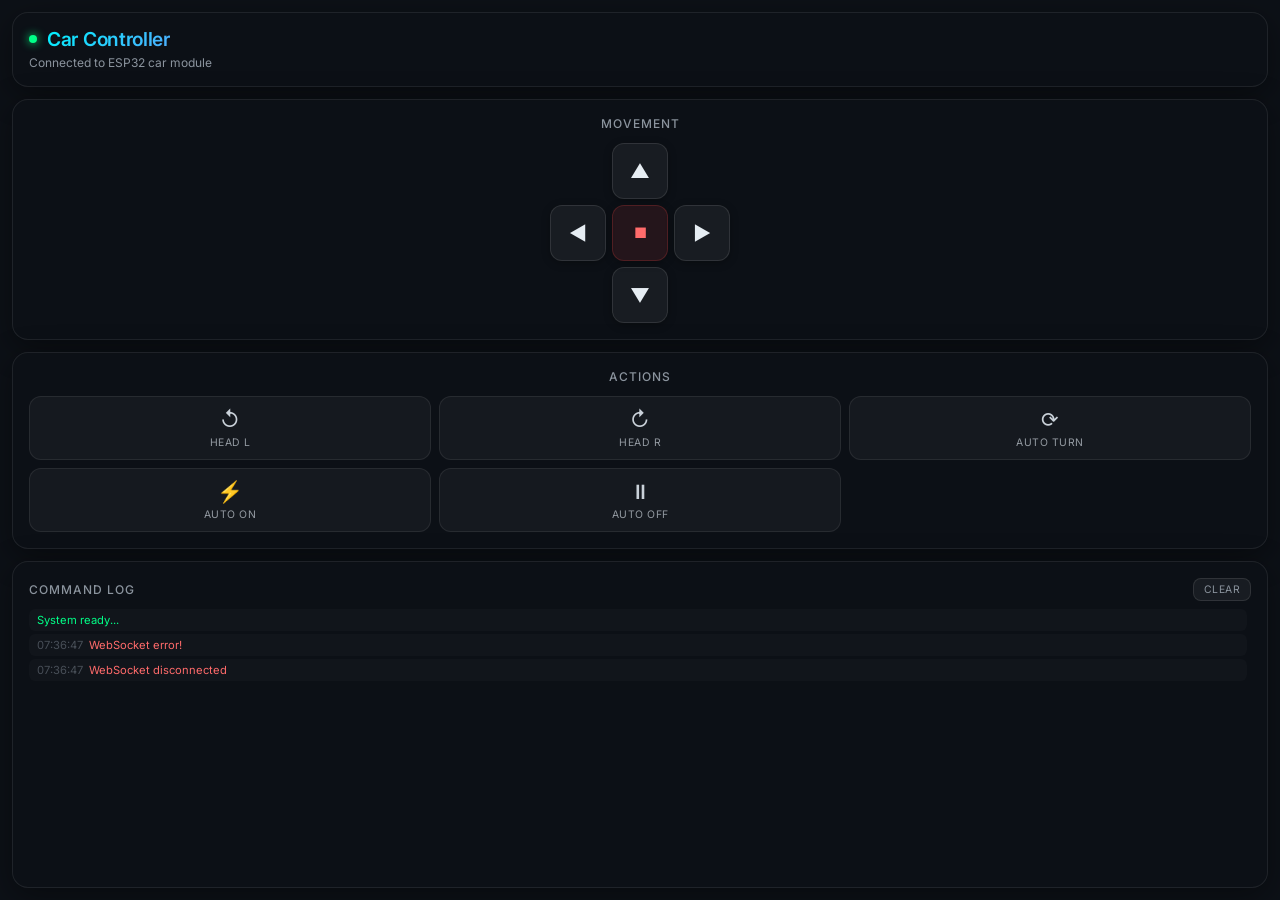
==== index.html @ ee3aa2fb "update" ====
<!DOCTYPE html>
<html lang="en">
<head>
    <meta charset="UTF-8">
    <meta name="viewport" content="width=device-width, initial-scale=1.0, user-scalable=no">
    <title>ESP32 Car Controller</title>
    <link href="https://fonts.googleapis.com/css2?family=Inter:wght@400;500;600&display=swap" rel="stylesheet">
    <link rel="stylesheet" href="style.css">
</head>
<body>
    <div class="overlay">
        <!-- Info + Controls Column -->
        <div class="main-controls">
            <div class="glass-panel info-panel">
                <div class="header">
                    <div class="status-indicator"></div>
                    <h1>Car Controller</h1>
                </div>
                <p>Connected to ESP32 car module</p>
            </div>

            <div class="glass-panel controls-panel">
                <h2 class="controls-title">Movement</h2>
                <div class="dpad">
                    <div class="dpad-row">
                        <button id="btn-up" class="dpad-btn" data-cmd="F">▲</button>
                    </div>
                    <div class="dpad-row">
                        <button id="btn-left" class="dpad-btn" data-cmd="L">◄</button>
                        <button id="btn-stop" class="dpad-btn btn-stop" data-cmd="S">■</button>
                        <button id="btn-right" class="dpad-btn" data-cmd="R">►</button>
                    </div>
                    <div class="dpad-row">
                        <button id="btn-down" class="dpad-btn" data-cmd="B">▼</button>
                    </div>
                </div>
            </div>

            <div class="glass-panel actions-panel">
                <h2 class="controls-title">Actions</h2>
                <div class="action-grid">
                    <button id="btn-head-left" class="action-btn" data-cmd="C">
                        <span class="action-icon">↺</span>
                        <span class="action-label">Head L</span>
                    </button>
                    <button id="btn-head-right" class="action-btn" data-cmd="D">
                        <span class="action-icon">↻</span>
                        <span class="action-label">Head R</span>
                    </button>
                    <button id="btn-auto-turn" class="action-btn" data-cmd="1">
                        <span class="action-icon">⟳</span>
                        <span class="action-label">Auto Turn</span>
                    </button>
                    <button id="btn-auto-on" class="action-btn btn-auto-on" data-cmd="V">
                        <span class="action-icon">⚡</span>
                        <span class="action-label">Auto ON</span>
                    </button>
                    <button id="btn-auto-off" class="action-btn btn-auto-off" data-cmd="v">
                        <span class="action-icon">⏸</span>
                        <span class="action-label">Auto OFF</span>
                    </button>
                </div>
            </div>
        </div>

        <!-- Log Panel -->
        <div class="glass-panel log-panel">
            <div class="log-header">
                <h2 class="controls-title">Command Log</h2>
                <button id="btn-clear-log" class="clear-log-btn">Clear</button>
            </div>
            <div id="log-container" class="log-container">
                <div class="log-entry log-info">System ready...</div>
            </div>
        </div>
    </div>

    <script src="script.js"></script>
</body>
</html>
---- style.css ----
* {
    margin: 0;
    padding: 0;
    box-sizing: border-box;
    font-family: 'Inter', -apple-system, BlinkMacSystemFont, "Segoe UI", Roboto, Helvetica, Arial, sans-serif;
}

body {
    height: 100vh;
    width: 100vw;
    overflow: hidden;
    position: relative;
    background-color: #0d1117;
    display: flex;
    align-items: center;
    justify-content: center;
}

/* ===== Overlay Layout ===== */
.overlay {
    position: absolute;
    inset: 0;
    z-index: 1000;
    display: flex;
    flex-direction: column;
    padding: 12px;
    gap: 12px;
    overflow-y: auto;
    -webkit-overflow-scrolling: touch;
}

/* ===== Glass Panel Base ===== */
.glass-panel {
    background: rgba(13, 17, 23, 0.85);
    backdrop-filter: blur(16px);
    -webkit-backdrop-filter: blur(16px);
    border: 1px solid rgba(255, 255, 255, 0.08);
    border-radius: 16px;
    padding: 16px;
    color: #e6edf3;
    box-shadow: 0 8px 32px rgba(0, 0, 0, 0.4);
    flex-shrink: 0;
}

/* ===== Info Panel ===== */
.info-panel {
    padding: 14px 16px;
}

.header {
    display: flex;
    align-items: center;
    gap: 10px;
    margin-bottom: 4px;
}

.status-indicator {
    width: 8px;
    height: 8px;
    background-color: #00ff88;
    border-radius: 50%;
    box-shadow: 0 0 10px #00ff88;
    animation: pulse-status 2s infinite ease-in-out;
}

@keyframes pulse-status {
    0%, 100% { opacity: 1; box-shadow: 0 0 10px #00ff88; }
    50% { opacity: 0.6; box-shadow: 0 0 4px #00ff88; }
}

.glass-panel h1 {
    font-size: 1.2rem;
    font-weight: 600;
    background: linear-gradient(135deg, #00f2fe, #4facfe);
    -webkit-background-clip: text;
    -webkit-text-fill-color: transparent;
    letter-spacing: -0.3px;
}

.glass-panel p {
    font-size: 0.75rem;
    color: #8b949e;
    line-height: 1.4;
}

/* ===== Section Titles ===== */
.controls-title {
    font-size: 0.75rem;
    color: #8b949e;
    margin-bottom: 12px;
    text-align: center;
    text-transform: uppercase;
    letter-spacing: 1px;
    font-weight: 500;
}

/* ===== D-Pad ===== */
.dpad {
    display: flex;
    flex-direction: column;
    align-items: center;
    gap: 6px;
}

.dpad-row {
    display: flex;
    justify-content: center;
    gap: 6px;
}

.dpad-btn {
    width: 56px;
    height: 56px;
    background: rgba(255, 255, 255, 0.05);
    border: 1px solid rgba(255, 255, 255, 0.1);
    color: #e6edf3;
    font-size: 1.2rem;
    font-weight: bold;
    border-radius: 12px;
    cursor: pointer;
    transition: all 0.15s ease;
    box-shadow: 0 2px 8px rgba(0, 0, 0, 0.3);
    display: flex;
    justify-content: center;
    align-items: center;
    user-select: none;
    -webkit-user-select: none;
    touch-action: none;
}

.dpad-btn:active, .dpad-btn.active {
    background: rgba(79, 172, 254, 0.35);
    border-color: #4facfe;
    box-shadow: 0 0 12px rgba(79, 172, 254, 0.4);
    transform: scale(0.95);
}

.btn-stop {
    background: rgba(255, 70, 70, 0.1);
    border-color: rgba(255, 70, 70, 0.2);
    color: #ff6b6b;
    font-size: 0.9rem;
}

.btn-stop:active, .btn-stop.active {
    background: rgba(255, 70, 70, 0.35);
    border-color: #ff6b6b;
    box-shadow: 0 0 12px rgba(255, 70, 70, 0.4);
}

/* ===== Action Buttons Grid ===== */
.action-grid {
    display: grid;
    grid-template-columns: repeat(3, 1fr);
    gap: 8px;
}

.action-btn {
    display: flex;
    flex-direction: column;
    align-items: center;
    justify-content: center;
    gap: 4px;
    padding: 10px 6px;
    background: rgba(255, 255, 255, 0.04);
    border: 1px solid rgba(255, 255, 255, 0.08);
    border-radius: 12px;
    color: #c9d1d9;
    cursor: pointer;
    transition: all 0.15s ease;
    user-select: none;
    -webkit-user-select: none;
    touch-action: manipulation;
}

.action-icon {
    font-size: 1.3rem;
}

.action-label {
    font-size: 0.65rem;
    text-transform: uppercase;
    letter-spacing: 0.5px;
    opacity: 0.7;
}

.action-btn:active {
    background: rgba(79, 172, 254, 0.25);
    border-color: #4facfe;
    transform: scale(0.95);
}

.btn-auto-on:active {
    background: rgba(0, 255, 136, 0.25);
    border-color: #00ff88;
}

.btn-auto-off:active {
    background: rgba(255, 70, 70, 0.25);
    border-color: #ff6b6b;
}

/* ===== Log Panel ===== */
.log-panel {
    flex: 1;
    min-height: 100px;
    display: flex;
    flex-direction: column;
    overflow: hidden;
}

.log-header {
    display: flex;
    justify-content: space-between;
    align-items: center;
    margin-bottom: 8px;
}

.log-header .controls-title {
    margin-bottom: 0;
    text-align: left;
}

.clear-log-btn {
    background: rgba(255, 255, 255, 0.05);
    border: 1px solid rgba(255, 255, 255, 0.1);
    color: #8b949e;
    font-size: 0.65rem;
    padding: 4px 10px;
    border-radius: 8px;
    cursor: pointer;
    text-transform: uppercase;
    letter-spacing: 0.5px;
    transition: all 0.15s ease;
}

.clear-log-btn:active {
    background: rgba(255, 70, 70, 0.2);
    border-color: rgba(255, 70, 70, 0.3);
    color: #ff6b6b;
}

.log-container {
    flex: 1;
    overflow-y: auto;
    display: flex;
    flex-direction: column;
    gap: 3px;
    font-family: 'SF Mono', 'Fira Code', 'Cascadia Code', monospace;
    font-size: 0.7rem;
    padding-right: 4px;
}

.log-container::-webkit-scrollbar {
    width: 4px;
}

.log-container::-webkit-scrollbar-track {
    background: transparent;
}

.log-container::-webkit-scrollbar-thumb {
    background: rgba(255, 255, 255, 0.1);
    border-radius: 2px;
}

.log-entry {
    padding: 4px 8px;
    border-radius: 6px;
    background: rgba(255, 255, 255, 0.02);
    color: #8b949e;
    white-space: nowrap;
    overflow: hidden;
    text-overflow: ellipsis;
    animation: fadeIn 0.2s ease;
}

.log-entry .log-time {
    color: #484f58;
    margin-right: 6px;
}

.log-entry .log-cmd {
    color: #4facfe;
    font-weight: 600;
}

.log-info {
    color: #00ff88;
}

.log-error {
    color: #ff6b6b;
}

@keyframes fadeIn {
    from { opacity: 0; transform: translateY(-4px); }
    to   { opacity: 1; transform: translateY(0); }
}

/* =======================================
   PORTRAIT (default, phones upright)
   ======================================= */
.main-controls {
    display: flex;
    flex-direction: column;
    gap: 12px;
    flex-shrink: 0;
}

/* =======================================
   LANDSCAPE (phone rotated)
   ======================================= */
@media (orientation: landscape) and (max-height: 500px) {
    .overlay {
        flex-direction: row;
        padding: 8px;
        gap: 8px;
        overflow: hidden;
    }

    .main-controls {
        flex-direction: column;
        gap: 8px;
        width: 55%;
        max-width: 320px;
        overflow-y: auto;
        flex-shrink: 0;
    }

    .info-panel {
        padding: 10px 14px;
    }

    .glass-panel h1 {
        font-size: 1rem;
    }

    .glass-panel p {
        display: none;
    }

    .controls-panel, .actions-panel {
        padding: 10px 14px;
    }

    .controls-title {
        margin-bottom: 8px;
        font-size: 0.65rem;
    }

    .dpad-btn {
        width: 46px;
        height: 46px;
        font-size: 1rem;
        border-radius: 10px;
    }

    .dpad {
        gap: 4px;
    }

    .dpad-row {
        gap: 4px;
    }

    .action-grid {
        grid-template-columns: repeat(5, 1fr);
        gap: 6px;
    }

    .action-btn {
        padding: 8px 4px;
    }

    .action-icon {
        font-size: 1.1rem;
    }

    .action-label {
        font-size: 0.55rem;
    }

    .log-panel {
        flex: 1;
        min-height: unset;
        max-height: 100%;
    }
}

/* =======================================
   SMALL PORTRAIT SCREENS
   ======================================= */
@media (max-width: 380px) {
    .overlay {
        padding: 8px;
        gap: 8px;
    }

    .glass-panel {
        padding: 12px;
        border-radius: 14px;
    }

    .dpad-btn {
        width: 50px;
        height: 50px;
    }

    .action-grid {
        grid-template-columns: repeat(3, 1fr);
        gap: 6px;
    }
}
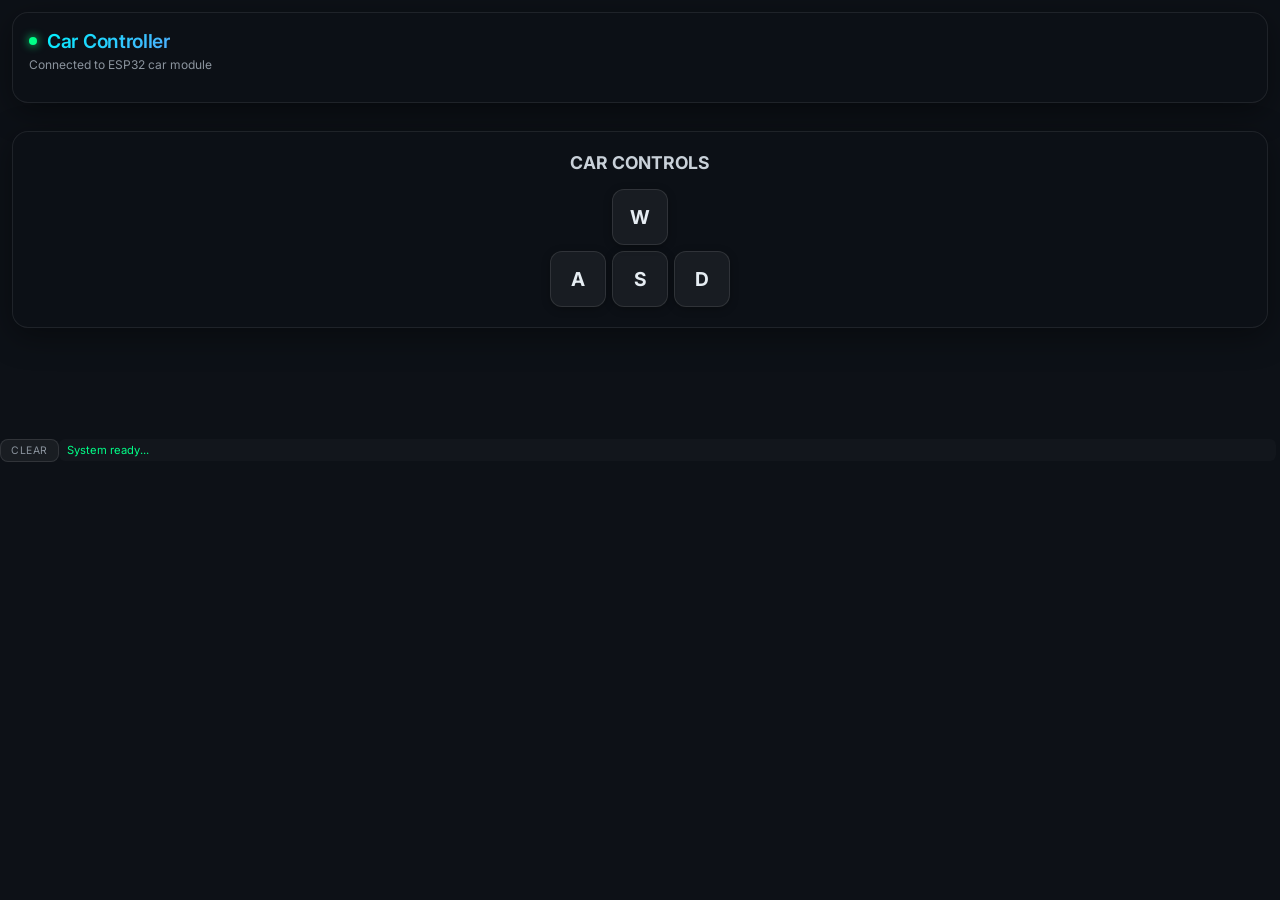
==== commit 8a930a12: "update" ====
--- a/index.html
+++ b/index.html
@@ -1,80 +1,55 @@
 <!DOCTYPE html>
 <html lang="en">
+
 <head>
     <meta charset="UTF-8">
-    <meta name="viewport" content="width=device-width, initial-scale=1.0, user-scalable=no">
+    <meta name="viewport" content="width=device-width, initial-scale=1.0">
     <title>ESP32 Car Controller</title>
+    <!-- Modern Fonts -->
     <link href="https://fonts.googleapis.com/css2?family=Inter:wght@400;500;600&display=swap" rel="stylesheet">
     <link rel="stylesheet" href="style.css">
 </head>
+
 <body>
     <div class="overlay">
-        <!-- Info + Controls Column -->
-        <div class="main-controls">
-            <div class="glass-panel info-panel">
-                <div class="header">
-                    <div class="status-indicator"></div>
-                    <h1>Car Controller</h1>
-                </div>
-                <p>Connected to ESP32 car module</p>
+        <div class="glass-panel">
+            <div class="header">
+                <div class="status-indicator"></div>
+                <h1>Car Controller</h1>
             </div>
-
-            <div class="glass-panel controls-panel">
-                <h2 class="controls-title">Movement</h2>
-                <div class="dpad">
-                    <div class="dpad-row">
-                        <button id="btn-up" class="dpad-btn" data-cmd="F">▲</button>
-                    </div>
-                    <div class="dpad-row">
-                        <button id="btn-left" class="dpad-btn" data-cmd="L">◄</button>
-                        <button id="btn-stop" class="dpad-btn btn-stop" data-cmd="S">■</button>
-                        <button id="btn-right" class="dpad-btn" data-cmd="R">►</button>
-                    </div>
-                    <div class="dpad-row">
-                        <button id="btn-down" class="dpad-btn" data-cmd="B">▼</button>
-                    </div>
-                </div>
-            </div>
-
-            <div class="glass-panel actions-panel">
-                <h2 class="controls-title">Actions</h2>
-                <div class="action-grid">
-                    <button id="btn-head-left" class="action-btn" data-cmd="C">
-                        <span class="action-icon">↺</span>
-                        <span class="action-label">Head L</span>
-                    </button>
-                    <button id="btn-head-right" class="action-btn" data-cmd="D">
-                        <span class="action-icon">↻</span>
-                        <span class="action-label">Head R</span>
-                    </button>
-                    <button id="btn-auto-turn" class="action-btn" data-cmd="1">
-                        <span class="action-icon">⟳</span>
-                        <span class="action-label">Auto Turn</span>
-                    </button>
-                    <button id="btn-auto-on" class="action-btn btn-auto-on" data-cmd="V">
-                        <span class="action-icon">⚡</span>
-                        <span class="action-label">Auto ON</span>
-                    </button>
-                    <button id="btn-auto-off" class="action-btn btn-auto-off" data-cmd="v">
-                        <span class="action-icon">⏸</span>
-                        <span class="action-label">Auto OFF</span>
-                    </button>
-                </div>
-            </div>
+            <p>Connected to ESP32 car module</p>
         </div>
 
-        <!-- Log Panel -->
-        <div class="glass-panel log-panel">
-            <div class="log-header">
-                <h2 class="controls-title">Command Log</h2>
-                <button id="btn-clear-log" class="clear-log-btn">Clear</button>
-            </div>
-            <div id="log-container" class="log-container">
-                <div class="log-entry log-info">System ready...</div>
+        <div class="glass-panel" style="margin-top: 16px; padding: 20px;">
+            <h2
+                style="font-size: 1.1rem; color: #c9d1d9; margin-bottom: 16px; text-align: center; text-transform: uppercase;">
+                Car Controls</h2>
+            <div class="dpad">
+                <div class="dpad-row">
+                    <button id="btn-up" class="dpad-btn">W</button>
+                </div>
+                <div class="dpad-row">
+                    <button id="btn-left" class="dpad-btn">A</button>
+                    <button id="btn-down" class="dpad-btn">S</button>
+                    <button id="btn-right" class="dpad-btn">D</button>
+                </div>
             </div>
         </div>
     </div>
 
     <script src="script.js"></script>
 </body>
+
 </html>
+<button id="btn-clear-log" class="clear-log-btn">Clear</button>
+</div>
+<div id="log-container" class="log-container">
+    <div class="log-entry log-info">System ready...</div>
+</div>
+</div>
+</div>
+
+<script src="script.js"></script>
+</body>
+
+</html>
--- a/style.css
+++ b/style.css
@@ -81,6 +81,52 @@
     font-size: 0.75rem;
     color: #8b949e;
     line-height: 1.4;
+    margin-bottom: 12px;
+}
+
+/* ===== Status Metrics ===== */
+.status-metrics {
+    display: flex;
+    gap: 12px;
+    background: rgba(255, 255, 255, 0.03);
+    border: 1px solid rgba(255, 255, 255, 0.05);
+    border-radius: 10px;
+    padding: 10px;
+}
+
+.metric {
+    flex: 1;
+    display: flex;
+    flex-direction: column;
+    align-items: center;
+    justify-content: center;
+}
+
+.metric-label {
+    font-size: 0.65rem;
+    text-transform: uppercase;
+    color: #8b949e;
+    letter-spacing: 0.5px;
+    margin-bottom: 4px;
+}
+
+.metric-value {
+    font-size: 1.1rem;
+    font-weight: 600;
+    color: #c9d1d9;
+    font-family: 'SF Mono', 'Fira Code', 'Cascadia Code', monospace;
+    transition: filter 0.3s ease;
+}
+
+.blur-val {
+    filter: blur(4px);
+    opacity: 0.5;
+}
+
+.metric-unit {
+    font-size: 0.6rem;
+    color: #8b949e;
+    margin-left: 2px;
 }
 
 /* ===== Section Titles ===== */
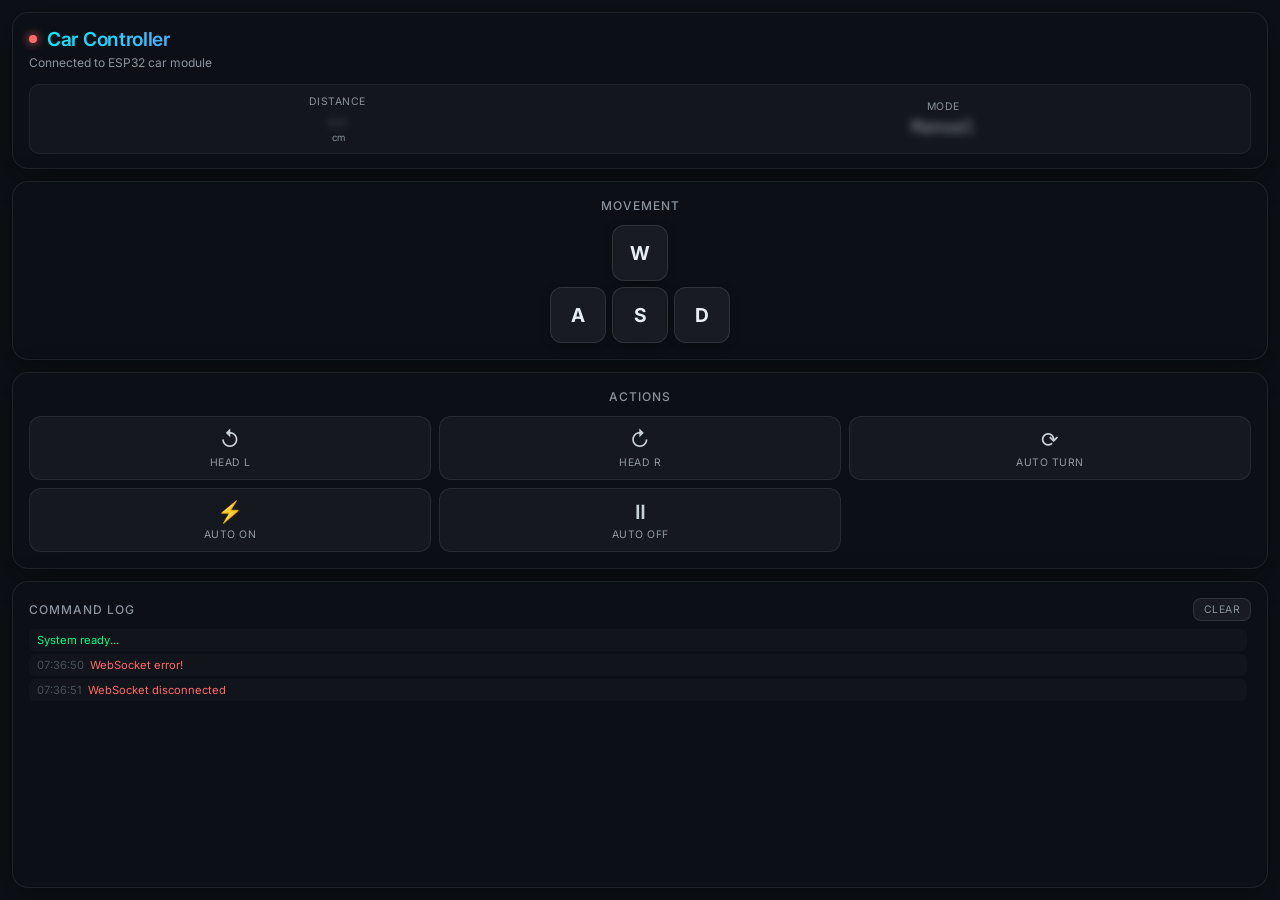
==== commit e45d0309: "update" ====
--- a/index.html
+++ b/index.html
@@ -1,55 +1,89 @@
 <!DOCTYPE html>
 <html lang="en">
-
 <head>
     <meta charset="UTF-8">
-    <meta name="viewport" content="width=device-width, initial-scale=1.0">
+    <meta name="viewport" content="width=device-width, initial-scale=1.0, user-scalable=no">
     <title>ESP32 Car Controller</title>
     <!-- Modern Fonts -->
     <link href="https://fonts.googleapis.com/css2?family=Inter:wght@400;500;600&display=swap" rel="stylesheet">
     <link rel="stylesheet" href="style.css">
 </head>
-
 <body>
     <div class="overlay">
-        <div class="glass-panel">
-            <div class="header">
-                <div class="status-indicator"></div>
-                <h1>Car Controller</h1>
+        <!-- Info + Controls Column -->
+        <div class="main-controls">
+            <div class="glass-panel info-panel">
+                <div class="header">
+                    <div class="status-indicator" id="conn-indicator"></div>
+                    <h1>Car Controller</h1>
+                </div>
+                <p>Connected to ESP32 car module</p>
+                <div class="status-metrics">
+                    <div class="metric">
+                        <span class="metric-label">Distance</span>
+                        <span class="metric-value blur-val" id="val-dist">--</span>
+                        <span class="metric-unit">cm</span>
+                    </div>
+                    <div class="metric">
+                        <span class="metric-label">Mode</span>
+                        <span class="metric-value blur-val" id="val-mode">Manual</span>
+                    </div>
+                </div>
             </div>
-            <p>Connected to ESP32 car module</p>
+
+            <div class="glass-panel controls-panel">
+                <h2 class="controls-title">Movement</h2>
+                <div class="dpad">
+                    <div class="dpad-row">
+                        <button id="btn-up" class="dpad-btn" data-cmd="F">W</button>
+                    </div>
+                    <div class="dpad-row">
+                        <button id="btn-left" class="dpad-btn" data-cmd="L">A</button>
+                        <button id="btn-down" class="dpad-btn" data-cmd="B">S</button>
+                        <button id="btn-right" class="dpad-btn" data-cmd="R">D</button>
+                    </div>
+                </div>
+            </div>
+
+            <div class="glass-panel actions-panel">
+                <h2 class="controls-title">Actions</h2>
+                <div class="action-grid">
+                    <button id="btn-head-left" class="action-btn" data-cmd="C">
+                        <span class="action-icon">↺</span>
+                        <span class="action-label">Head L</span>
+                    </button>
+                    <button id="btn-head-right" class="action-btn" data-cmd="D">
+                        <span class="action-icon">↻</span>
+                        <span class="action-label">Head R</span>
+                    </button>
+                    <button id="btn-auto-turn" class="action-btn" data-cmd="1">
+                        <span class="action-icon">⟳</span>
+                        <span class="action-label">Auto Turn</span>
+                    </button>
+                    <button id="btn-auto-on" class="action-btn btn-auto-on" data-cmd="V">
+                        <span class="action-icon">⚡</span>
+                        <span class="action-label">Auto ON</span>
+                    </button>
+                    <button id="btn-auto-off" class="action-btn btn-auto-off" data-cmd="v">
+                        <span class="action-icon">⏸</span>
+                        <span class="action-label">Auto OFF</span>
+                    </button>
+                </div>
+            </div>
         </div>
 
-        <div class="glass-panel" style="margin-top: 16px; padding: 20px;">
-            <h2
-                style="font-size: 1.1rem; color: #c9d1d9; margin-bottom: 16px; text-align: center; text-transform: uppercase;">
-                Car Controls</h2>
-            <div class="dpad">
-                <div class="dpad-row">
-                    <button id="btn-up" class="dpad-btn">W</button>
-                </div>
-                <div class="dpad-row">
-                    <button id="btn-left" class="dpad-btn">A</button>
-                    <button id="btn-down" class="dpad-btn">S</button>
-                    <button id="btn-right" class="dpad-btn">D</button>
-                </div>
+        <!-- Log Panel -->
+        <div class="glass-panel log-panel">
+            <div class="log-header">
+                <h2 class="controls-title">Command Log</h2>
+                <button id="btn-clear-log" class="clear-log-btn">Clear</button>
+            </div>
+            <div id="log-container" class="log-container">
+                <div class="log-entry log-info">System ready...</div>
             </div>
         </div>
     </div>
 
     <script src="script.js"></script>
 </body>
-
-</html>
-<button id="btn-clear-log" class="clear-log-btn">Clear</button>
-</div>
-<div id="log-container" class="log-container">
-    <div class="log-entry log-info">System ready...</div>
-</div>
-</div>
-</div>
-
-<script src="script.js"></script>
-</body>
-
 </html>
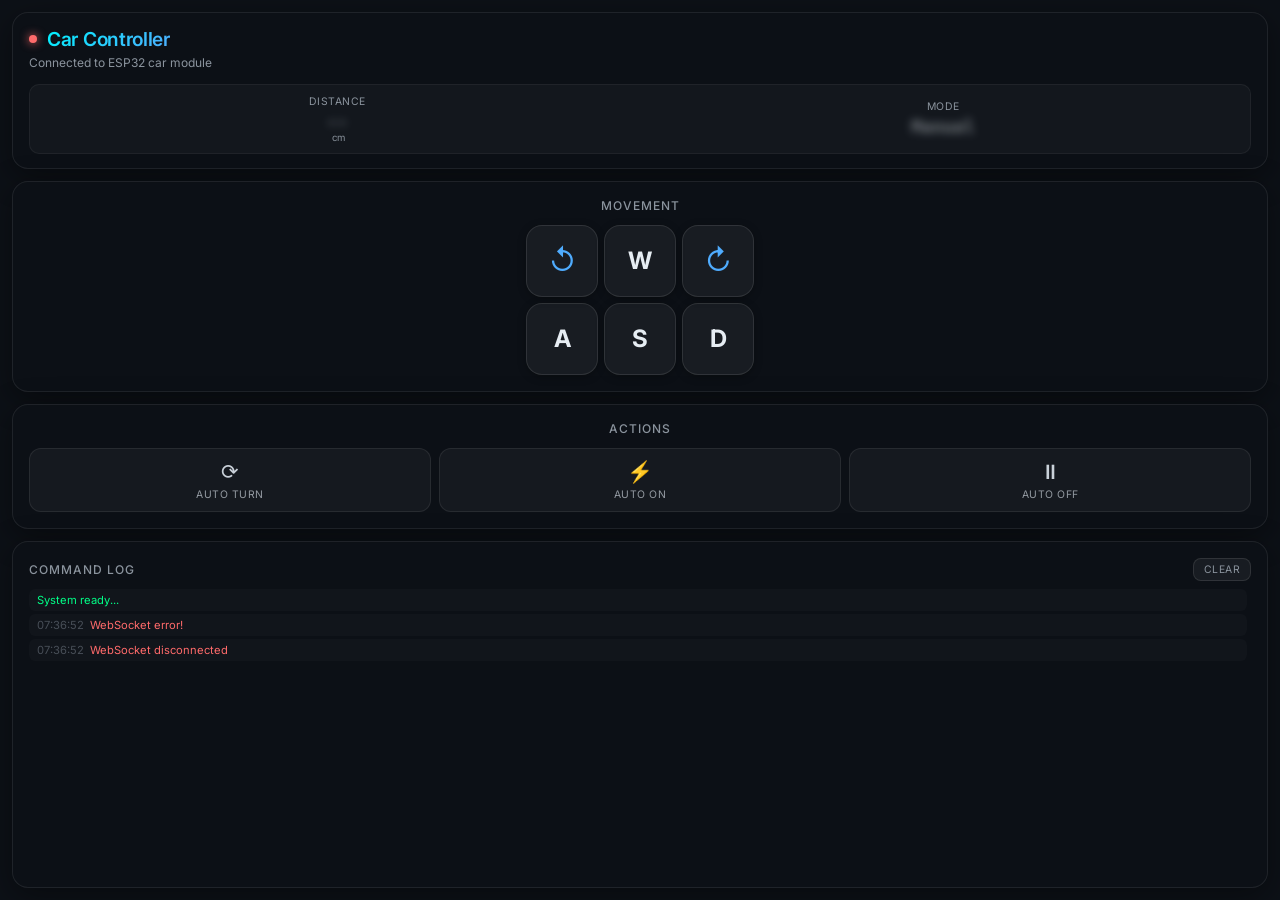
==== commit 8e3e222f: "UI" ====
--- a/index.html
+++ b/index.html
@@ -35,7 +35,9 @@
                 <h2 class="controls-title">Movement</h2>
                 <div class="dpad">
                     <div class="dpad-row">
+                        <button id="btn-head-left" class="dpad-btn head-btn" data-cmd="C">↺</button>
                         <button id="btn-up" class="dpad-btn" data-cmd="F">W</button>
+                        <button id="btn-head-right" class="dpad-btn head-btn" data-cmd="D">↻</button>
                     </div>
                     <div class="dpad-row">
                         <button id="btn-left" class="dpad-btn" data-cmd="L">A</button>
@@ -48,14 +50,6 @@
             <div class="glass-panel actions-panel">
                 <h2 class="controls-title">Actions</h2>
                 <div class="action-grid">
-                    <button id="btn-head-left" class="action-btn" data-cmd="C">
-                        <span class="action-icon">↺</span>
-                        <span class="action-label">Head L</span>
-                    </button>
-                    <button id="btn-head-right" class="action-btn" data-cmd="D">
-                        <span class="action-icon">↻</span>
-                        <span class="action-label">Head R</span>
-                    </button>
                     <button id="btn-auto-turn" class="action-btn" data-cmd="1">
                         <span class="action-icon">⟳</span>
                         <span class="action-label">Auto Turn</span>
--- a/style.css
+++ b/style.css
@@ -155,14 +155,14 @@
 }
 
 .dpad-btn {
-    width: 56px;
-    height: 56px;
+    width: 72px;
+    height: 72px;
     background: rgba(255, 255, 255, 0.05);
     border: 1px solid rgba(255, 255, 255, 0.1);
     color: #e6edf3;
-    font-size: 1.2rem;
+    font-size: 1.5rem;
     font-weight: bold;
-    border-radius: 12px;
+    border-radius: 16px;
     cursor: pointer;
     transition: all 0.15s ease;
     box-shadow: 0 2px 8px rgba(0, 0, 0, 0.3);
@@ -172,6 +172,12 @@
     user-select: none;
     -webkit-user-select: none;
     touch-action: none;
+}
+
+.head-btn {
+    color: #4facfe;
+    font-size: 1.8rem;
+    font-weight: normal;
 }
 
 .dpad-btn:active, .dpad-btn.active {
@@ -396,10 +402,10 @@
     }
 
     .dpad-btn {
-        width: 46px;
-        height: 46px;
-        font-size: 1rem;
-        border-radius: 10px;
+        width: 56px;
+        height: 56px;
+        font-size: 1.2rem;
+        border-radius: 12px;
     }
 
     .dpad {
@@ -411,7 +417,7 @@
     }
 
     .action-grid {
-        grid-template-columns: repeat(5, 1fr);
+        grid-template-columns: repeat(3, 1fr);
         gap: 6px;
     }
 
@@ -449,8 +455,8 @@
     }
 
     .dpad-btn {
-        width: 50px;
-        height: 50px;
+        width: 60px;
+        height: 60px;
     }
 
     .action-grid {
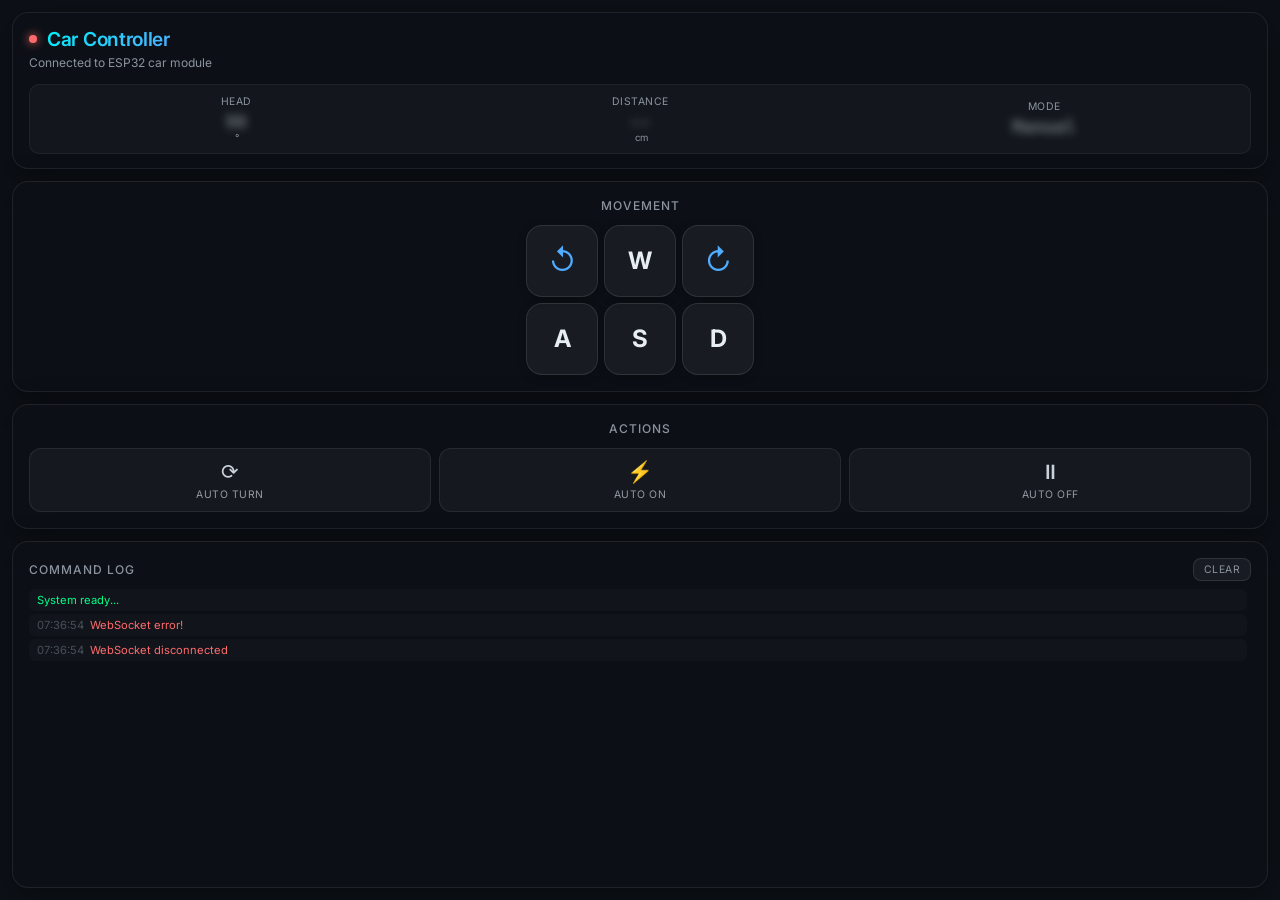
==== commit 42e33f4a: "UI" ====
--- a/index.html
+++ b/index.html
@@ -19,6 +19,11 @@
                 </div>
                 <p>Connected to ESP32 car module</p>
                 <div class="status-metrics">
+                    <div class="metric">
+                        <span class="metric-label">Head</span>
+                        <span class="metric-value blur-val" id="val-head">90</span>
+                        <span class="metric-unit">°</span>
+                    </div>
                     <div class="metric">
                         <span class="metric-label">Distance</span>
                         <span class="metric-value blur-val" id="val-dist">--</span>
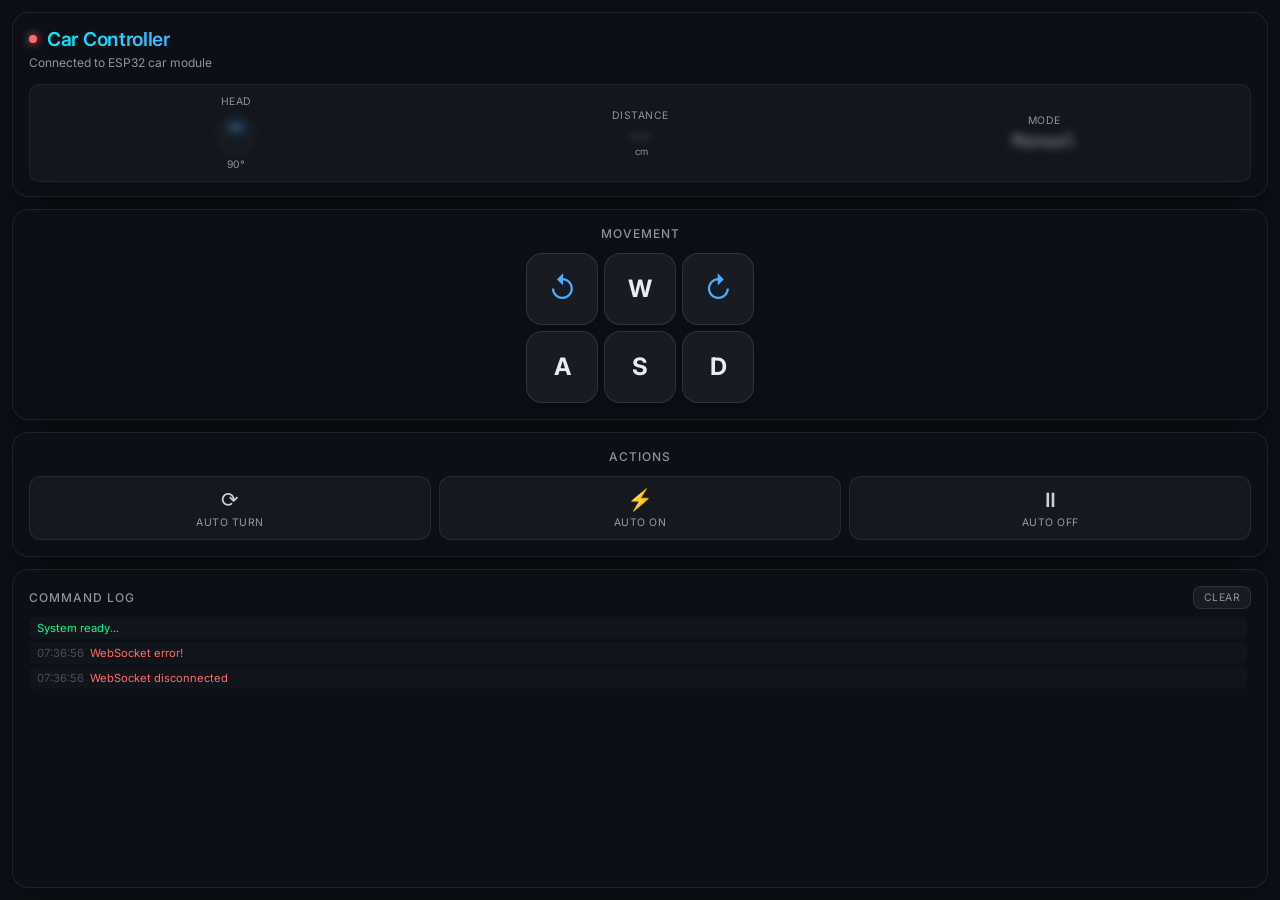
==== commit 7347bf19: "head degree" ====
--- a/index.html
+++ b/index.html
@@ -21,8 +21,12 @@
                 <div class="status-metrics">
                     <div class="metric">
                         <span class="metric-label">Head</span>
-                        <span class="metric-value blur-val" id="val-head">90</span>
-                        <span class="metric-unit">°</span>
+                        <div class="head-visual blur-val" id="val-head-container">
+                            <div class="head-turret" id="val-head-turret">
+                                <div class="head-eyes"></div>
+                            </div>
+                        </div>
+                        <span style="font-size: 0.65rem; color:#8b949e;" id="val-head-text">90°</span>
                     </div>
                     <div class="metric">
                         <span class="metric-label">Distance</span>
--- a/style.css
+++ b/style.css
@@ -127,6 +127,43 @@
     font-size: 0.6rem;
     color: #8b949e;
     margin-left: 2px;
+}
+
+/* ===== Visual Robot Head Data ===== */
+.head-visual {
+    width: 38px;
+    height: 38px;
+    border-radius: 50%;
+    background: rgba(255, 255, 255, 0.03);
+    border: 2px solid rgba(255, 255, 255, 0.1);
+    position: relative;
+    margin: 4px 0;
+    display: flex;
+    justify-content: center;
+    align-items: center;
+    box-shadow: inset 0 2px 5px rgba(0,0,0,0.4);
+}
+
+.head-turret {
+    width: 26px;
+    height: 26px;
+    border-radius: 50%;
+    background: #161b22;
+    border: 1px solid #30363d;
+    position: relative;
+    display: flex;
+    justify-content: center;
+    transition: transform 0.2s cubic-bezier(0.2, 0.8, 0.2, 1);
+}
+
+.head-eyes {
+    width: 14px;
+    height: 5px;
+    background: #4facfe;
+    border-radius: 3px;
+    position: absolute;
+    top: 2px;
+    box-shadow: 0 0 8px #4facfe;
 }
 
 /* ===== Section Titles ===== */
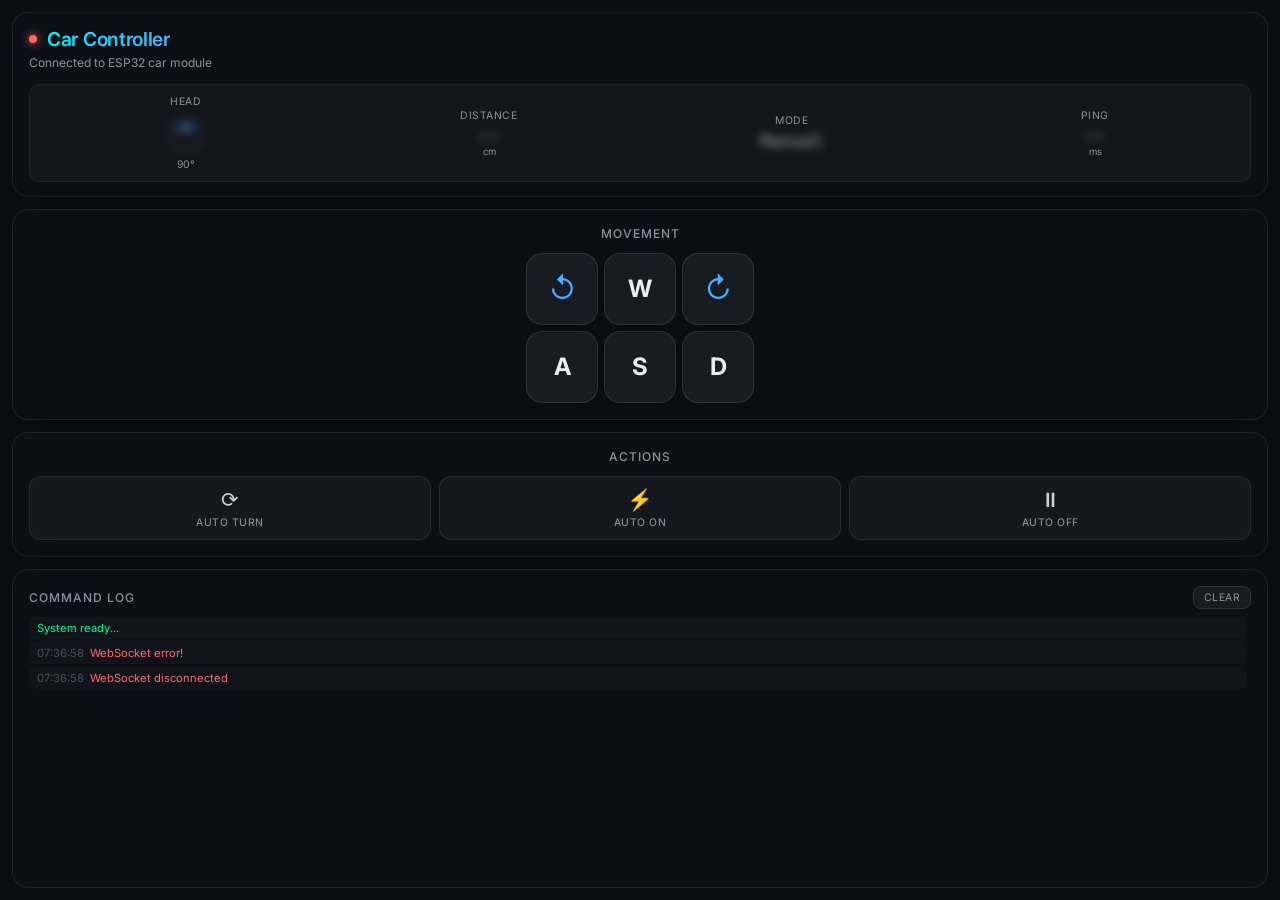
==== commit 3691fb7b: "ping" ====
--- a/index.html
+++ b/index.html
@@ -36,6 +36,11 @@
                     <div class="metric">
                         <span class="metric-label">Mode</span>
                         <span class="metric-value blur-val" id="val-mode">Manual</span>
+                    </div>
+                    <div class="metric">
+                        <span class="metric-label">Ping</span>
+                        <span class="metric-value blur-val" id="val-ping">--</span>
+                        <span class="metric-unit">ms</span>
                     </div>
                 </div>
             </div>
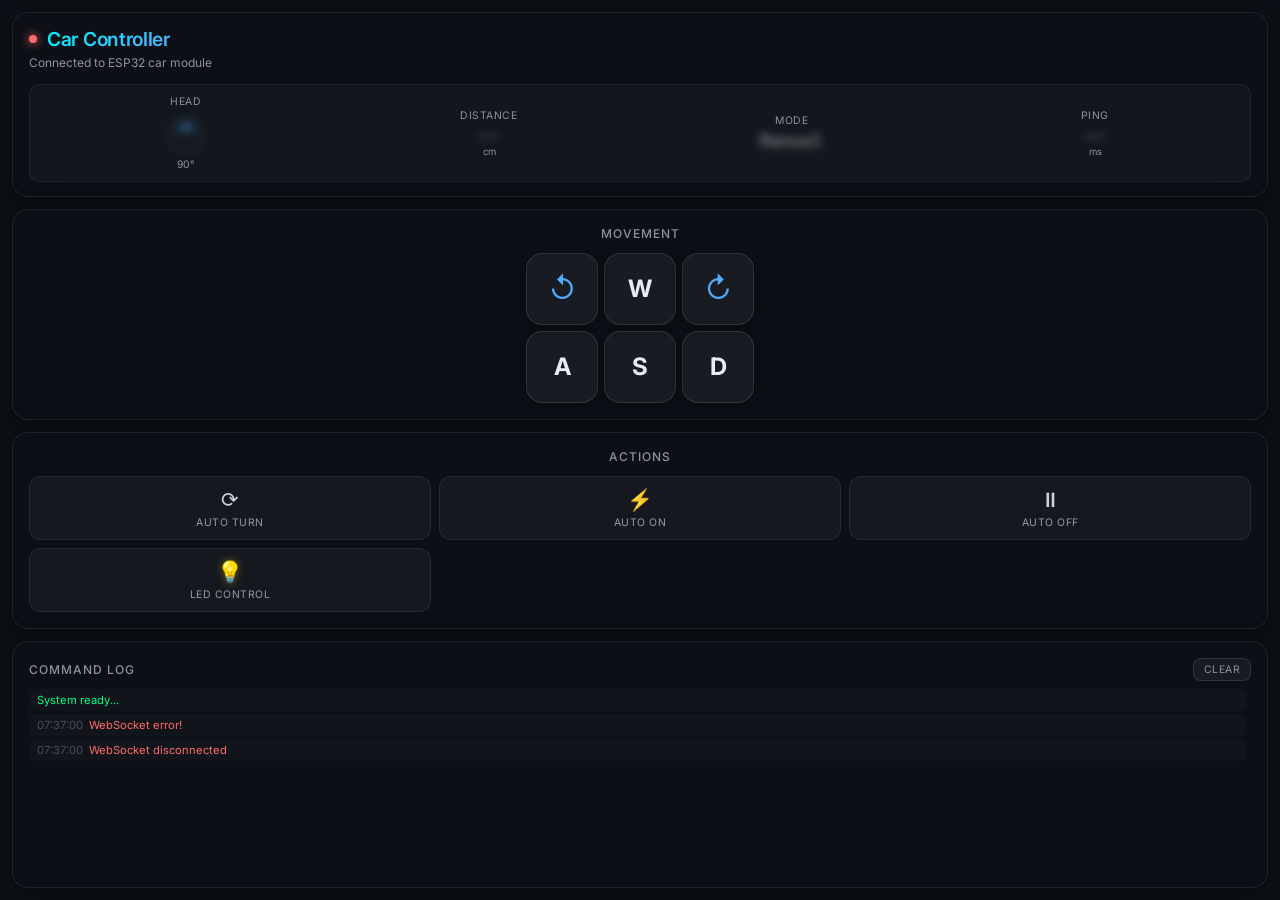
==== commit 3978165c: "led" ====
--- a/index.html
+++ b/index.html
@@ -76,6 +76,10 @@
                         <span class="action-icon">⏸</span>
                         <span class="action-label">Auto OFF</span>
                     </button>
+                    <button id="btn-led" class="action-btn btn-led" data-cmd="I">
+                        <span class="action-icon">💡</span>
+                        <span class="action-label">LED Control</span>
+                    </button>
                 </div>
             </div>
         </div>
--- a/style.css
+++ b/style.css
@@ -289,6 +289,17 @@
     border-color: #ff6b6b;
 }
 
+.btn-led:active {
+    background: rgba(255, 215, 0, 0.25);
+    border-color: #ffd700;
+    box-shadow: 0 0 15px rgba(255, 215, 0, 0.4);
+}
+
+.btn-led span.action-icon {
+    color: #ffd700;
+    text-shadow: 0 0 8px rgba(255, 215, 0, 0.4);
+}
+
 /* ===== Log Panel ===== */
 .log-panel {
     flex: 1;
